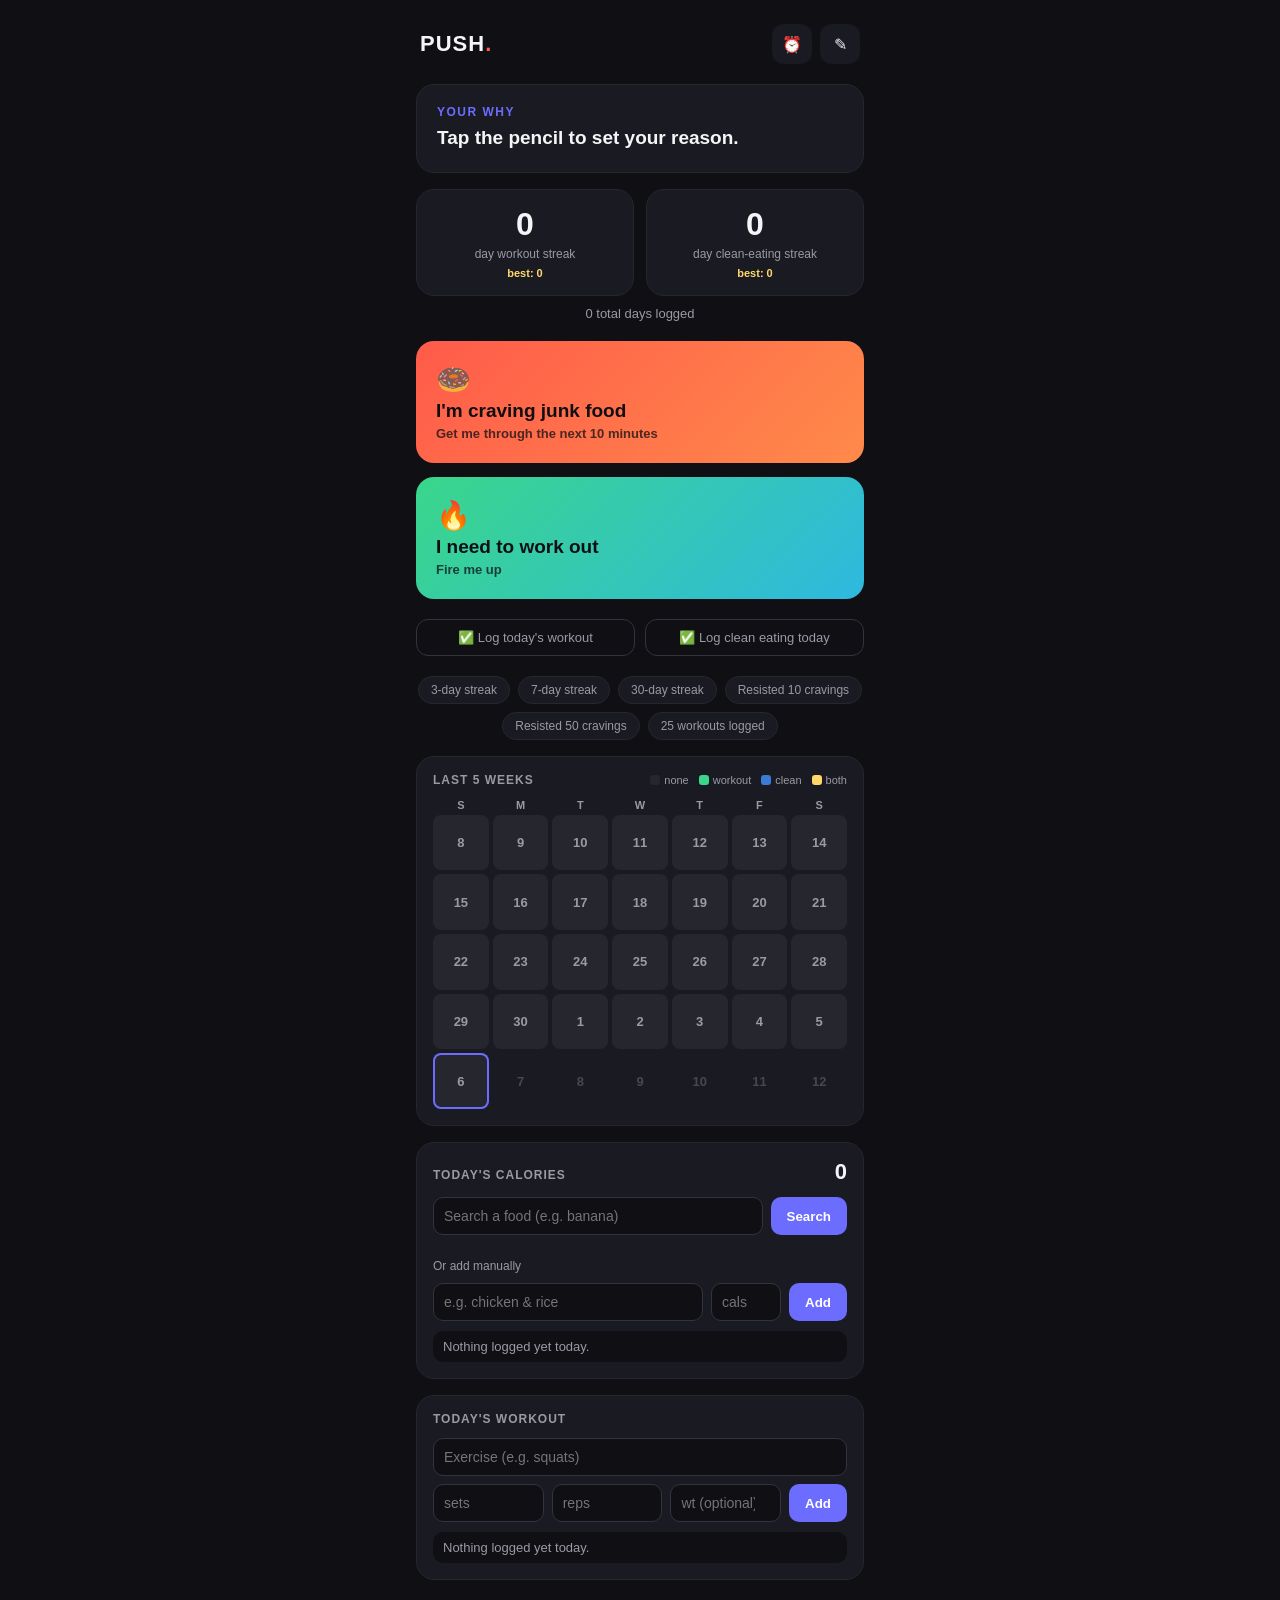
==== index.html @ 89f4cb20 "Bump cache-busting version for this deploy Co-Authored-By: Claude Sonnet 5 <noreply@anthropic.com> C" ====
<!DOCTYPE html>
<html lang="en">
<head>
<meta charset="UTF-8">
<meta name="viewport" content="width=device-width, initial-scale=1.0, viewport-fit=cover">
<title>Push. Don't Cave.</title>
<meta name="theme-color" content="#0f0f14">
<link rel="manifest" href="manifest.json">
<link rel="stylesheet" href="styles.css?v=722b7f6">
</head>
<body>
  <div id="app">

    <header class="topbar">
      <div class="brand">PUSH<span>.</span></div>
      <div class="topbar-icons">
        <button id="settingsBtn" class="icon-btn" title="Reminder settings">⏰</button>
        <button id="editGoalBtn" class="icon-btn" title="Edit your why">✎</button>
      </div>
    </header>

    <section class="why-card" id="whyCard">
      <p class="why-label">Your why</p>
      <h1 id="whyText">Tap the pencil to set your reason.</h1>
    </section>

    <section class="streaks">
      <div class="streak-tile" id="workoutStreakTile">
        <span class="streak-num" id="workoutStreakNum">0</span>
        <span class="streak-label">day workout streak</span>
        <span class="streak-best" id="workoutStreakBest">best: 0</span>
      </div>
      <div class="streak-tile" id="cleanStreakTile">
        <span class="streak-num" id="cleanStreakNum">0</span>
        <span class="streak-label">day clean-eating streak</span>
        <span class="streak-best" id="cleanStreakBest">best: 0</span>
      </div>
    </section>

    <p class="total-days" id="totalDays"></p>

    <section class="actions">
      <button class="action-btn crave-btn" id="craveBtn">
        <span class="action-icon">🍩</span>
        <span class="action-title">I'm craving junk food</span>
        <span class="action-sub">Get me through the next 10 minutes</span>
      </button>

      <button class="action-btn workout-btn" id="workoutBtn">
        <span class="action-icon">🔥</span>
        <span class="action-title">I need to work out</span>
        <span class="action-sub">Fire me up</span>
      </button>
    </section>

    <section class="log-row">
      <button class="log-btn" id="logWorkout">✅ Log today's workout</button>
      <button class="log-btn" id="logClean">✅ Log clean eating today</button>
    </section>

    <section class="badges" id="badges"></section>

    <section class="calendar-card">
      <div class="calendar-header">
        <p class="section-label">Last 5 weeks</p>
        <div class="calendar-legend">
          <span class="legend-dot cal-none"></span> none
          <span class="legend-dot cal-workout"></span> workout
          <span class="legend-dot cal-meal"></span> clean
          <span class="legend-dot cal-both"></span> both
        </div>
      </div>
      <div class="calendar-weekday-row">
        <span>S</span><span>M</span><span>T</span><span>W</span><span>T</span><span>F</span><span>S</span>
      </div>
      <div class="calendar-grid" id="calendarGrid"></div>
    </section>

    <section class="calorie-card">
      <div class="calorie-header">
        <p class="section-label">Today's calories</p>
        <span class="calorie-total" id="calorieTotal">0</span>
      </div>

      <div class="food-search">
        <input type="text" id="foodSearchInput" placeholder="Search a food (e.g. banana)">
        <button class="calorie-add-btn" id="foodSearchBtn">Search</button>
      </div>
      <ul class="food-results" id="foodResults"></ul>

      <p class="section-sub">Or add manually</p>
      <div class="calorie-form">
        <input type="text" id="calorieLabel" placeholder="e.g. chicken & rice" maxlength="40">
        <input type="number" id="calorieAmount" placeholder="cals" min="0" step="1">
        <button class="calorie-add-btn" id="calorieAddBtn">Add</button>
      </div>
      <ul class="calorie-list" id="calorieList"></ul>
    </section>

    <section class="workout-card">
      <div class="calorie-header">
        <p class="section-label">Today's workout</p>
      </div>
      <div class="workout-form">
        <input type="text" id="exerciseName" placeholder="Exercise (e.g. squats)">
        <input type="number" id="exerciseSets" placeholder="sets" min="0">
        <input type="number" id="exerciseReps" placeholder="reps" min="0">
        <input type="number" id="exerciseWeight" placeholder="wt (optional)" min="0">
        <button class="calorie-add-btn" id="exerciseAddBtn">Add</button>
      </div>
      <ul class="calorie-list" id="workoutList"></ul>
    </section>

  </div>

  <!-- Craving overlay -->
  <div class="overlay hidden" id="craveOverlay">
    <div class="overlay-card">
      <button class="close-btn" data-close="craveOverlay">✕</button>
      <p class="overlay-kicker">CRAVING MODE</p>
      <h2 id="craveQuote">Loading...</h2>
      <p class="overlay-tip" id="craveTip"></p>

      <div class="timer-box">
        <p class="timer-label">Breathe through it. 90 seconds.</p>
        <div class="timer-display" id="craveTimer">01:30</div>
        <button class="timer-btn" id="craveTimerBtn">Start timer</button>
      </div>

      <p class="why-reminder" id="craveWhyReminder"></p>

      <div class="overlay-buttons">
        <button class="ghost-btn" id="craveWon">I didn't cave 💪</button>
        <button class="ghost-btn subtle" id="craveNext">Give me another reason</button>
      </div>
    </div>
  </div>

  <!-- Workout overlay -->
  <div class="overlay hidden" id="workoutOverlay">
    <div class="overlay-card">
      <button class="close-btn" data-close="workoutOverlay">✕</button>
      <p class="overlay-kicker">GO TIME</p>
      <h2 id="workoutQuote">Loading...</h2>
      <p class="overlay-tip" id="workoutTip"></p>

      <div class="timer-box">
        <p class="timer-label">Just start. 10 minutes, no excuses.</p>
        <div class="timer-display" id="workoutTimer">10:00</div>
        <button class="timer-btn" id="workoutTimerBtn">Start timer</button>
      </div>

      <p class="why-reminder" id="workoutWhyReminder"></p>

      <div class="overlay-buttons">
        <button class="ghost-btn" id="workoutDone">Done — logging it 🏆</button>
        <button class="ghost-btn subtle" id="workoutNext">Give me another reason</button>
      </div>
    </div>
  </div>

  <!-- Edit why modal -->
  <div class="overlay hidden" id="whyOverlay">
    <div class="overlay-card small">
      <button class="close-btn" data-close="whyOverlay">✕</button>
      <p class="overlay-kicker">YOUR WHY</p>
      <p class="overlay-tip">Why are you doing this? Be specific. This is what you'll read at your weakest moment.</p>
      <textarea id="whyInput" rows="4" placeholder="e.g. I want to keep up with my kids without getting winded, and feel proud in the mirror again."></textarea>
      <div class="overlay-buttons">
        <button class="ghost-btn" id="saveWhy">Save</button>
      </div>
    </div>
  </div>

  <!-- Reminder settings modal -->
  <div class="overlay hidden" id="settingsOverlay">
    <div class="overlay-card small">
      <button class="close-btn" data-close="settingsOverlay">✕</button>
      <p class="overlay-kicker">DAILY REMINDER</p>
      <p class="overlay-tip">If you have this open (or open it) at or after this time and haven't logged a workout or clean eating yet, you'll get a nudge. Note: this can't fire while your browser is fully closed — that needs a backend this app doesn't have.</p>
      <label class="settings-label" for="reminderTimeInput">Remind me at</label>
      <input type="time" id="reminderTimeInput" value="18:00">
      <p class="settings-status" id="notifyStatus"></p>
      <div class="overlay-buttons">
        <button class="ghost-btn" id="enableReminder">Enable reminder</button>
        <button class="ghost-btn subtle" id="disableReminder">Turn off</button>
      </div>
    </div>
  </div>

  <div class="toast hidden" id="toast"></div>

<script src="app.js?v=722b7f6"></script>
</body>
</html>
---- styles.css ----
:root {
  --bg: #0f0f14;
  --bg-card: #1a1a22;
  --text: #f5f5f7;
  --text-dim: #9a9aa5;
  --crave: #ff5b4a;
  --crave-dim: #4a2620;
  --workout: #3ad68a;
  --workout-dim: #1f4536;
  --accent: #6c6cff;
  --radius: 18px;
}

* { box-sizing: border-box; }

body {
  margin: 0;
  min-height: 100vh;
  background: var(--bg);
  color: var(--text);
  font-family: -apple-system, BlinkMacSystemFont, "Segoe UI", Roboto, Helvetica, Arial, sans-serif;
  -webkit-tap-highlight-color: transparent;
}

#app {
  max-width: 480px;
  margin: 0 auto;
  padding: 16px 16px 40px;
}

.topbar {
  display: flex;
  align-items: center;
  justify-content: space-between;
  padding: 8px 4px 4px;
}

.brand {
  font-weight: 800;
  font-size: 22px;
  letter-spacing: 1px;
}
.brand span { color: var(--crave); }

.topbar-icons {
  display: flex;
  gap: 8px;
}

.icon-btn {
  background: var(--bg-card);
  border: none;
  color: var(--text);
  width: 40px;
  height: 40px;
  border-radius: 12px;
  font-size: 16px;
  cursor: pointer;
}

.why-card {
  background: var(--bg-card);
  border-radius: var(--radius);
  padding: 20px;
  margin: 16px 0;
  border: 1px solid #26262f;
}
.why-label {
  margin: 0 0 6px;
  font-size: 12px;
  letter-spacing: 1.5px;
  text-transform: uppercase;
  color: var(--accent);
  font-weight: 700;
}
#whyText {
  margin: 0;
  font-size: 19px;
  line-height: 1.4;
  font-weight: 600;
}

.streaks {
  display: flex;
  gap: 12px;
  margin: 16px 0;
}
.streak-tile {
  flex: 1;
  background: var(--bg-card);
  border-radius: var(--radius);
  padding: 16px 12px;
  text-align: center;
  border: 1px solid #26262f;
}
.streak-num {
  display: block;
  font-size: 32px;
  font-weight: 800;
}
.streak-label {
  display: block;
  font-size: 12px;
  color: var(--text-dim);
  margin-top: 4px;
}
.streak-best {
  display: block;
  font-size: 11px;
  color: #ffd76a;
  margin-top: 6px;
  font-weight: 700;
}

.total-days {
  text-align: center;
  color: var(--text-dim);
  font-size: 13px;
  margin: -6px 0 14px;
}

.actions {
  display: flex;
  flex-direction: column;
  gap: 14px;
  margin: 20px 0;
}
.action-btn {
  border: none;
  border-radius: var(--radius);
  padding: 22px 20px;
  text-align: left;
  cursor: pointer;
  display: flex;
  flex-direction: column;
  gap: 4px;
  color: #0f0f14;
  transition: transform 0.1s ease;
}
.action-btn:active { transform: scale(0.97); }

.crave-btn { background: linear-gradient(135deg, #ff5b4a, #ff8a4a); }
.workout-btn { background: linear-gradient(135deg, #3ad68a, #2fb8e0); }

.action-icon { font-size: 28px; }
.action-title { font-size: 19px; font-weight: 800; }
.action-sub { font-size: 13px; opacity: 0.75; font-weight: 600; }

.log-row {
  display: flex;
  gap: 10px;
  margin: 8px 0 20px;
}
.log-btn {
  flex: 1;
  background: transparent;
  border: 1px solid #33333d;
  color: var(--text-dim);
  border-radius: 12px;
  padding: 10px 8px;
  font-size: 13px;
  cursor: pointer;
}
.log-btn:active { background: #1a1a22; }

.badges {
  display: flex;
  flex-wrap: wrap;
  gap: 8px;
  justify-content: center;
}
.badge {
  background: var(--bg-card);
  border: 1px solid #26262f;
  border-radius: 999px;
  padding: 6px 12px;
  font-size: 12px;
  color: var(--text-dim);
}
.badge.earned {
  color: #ffd76a;
  border-color: #4a3f1f;
}

.section-label {
  margin: 0;
  font-size: 12px;
  letter-spacing: 1px;
  text-transform: uppercase;
  color: var(--text-dim);
  font-weight: 700;
}

.calendar-card, .calorie-card, .workout-card {
  background: var(--bg-card);
  border: 1px solid #26262f;
  border-radius: var(--radius);
  padding: 16px;
  margin-top: 16px;
}

.calendar-header {
  display: flex;
  align-items: center;
  justify-content: space-between;
  flex-wrap: wrap;
  gap: 8px;
  margin-bottom: 12px;
}

.calendar-legend {
  display: flex;
  align-items: center;
  gap: 4px;
  font-size: 11px;
  color: var(--text-dim);
}

.legend-dot {
  width: 10px;
  height: 10px;
  border-radius: 3px;
  display: inline-block;
  margin-left: 6px;
}
.legend-dot:first-child { margin-left: 0; }

.calendar-weekday-row {
  display: grid;
  grid-template-columns: repeat(7, 1fr);
  gap: 4px;
  margin-bottom: 4px;
}
.calendar-weekday-row span {
  text-align: center;
  font-size: 11px;
  font-weight: 700;
  color: var(--text-dim);
}

.calendar-grid {
  display: grid;
  grid-template-columns: repeat(7, 1fr);
  gap: 4px;
}

.cal-cell {
  aspect-ratio: 1;
  min-height: 44px;
  border-radius: 8px;
  display: flex;
  align-items: center;
  justify-content: center;
  font-size: 13px;
  font-weight: 700;
  cursor: pointer;
}
.cal-cell.cal-future {
  color: var(--text-dim);
  opacity: 0.35;
  cursor: default;
}
.cal-cell.cal-today {
  box-shadow: 0 0 0 2px var(--accent) inset;
}

.cal-none { background: #26262f; color: var(--text-dim); }
.cal-workout { background: var(--workout); color: #0f0f14; }
.cal-meal { background: #3a7bd5; color: #0f0f14; }
.cal-both { background: #ffd76a; color: #0f0f14; }

.calorie-header {
  display: flex;
  align-items: baseline;
  justify-content: space-between;
  margin-bottom: 12px;
}
.calorie-total {
  font-size: 22px;
  font-weight: 800;
}

.section-sub {
  margin: 4px 0 10px;
  font-size: 12px;
  color: var(--text-dim);
}

.calorie-form, .food-search, .workout-form {
  display: flex;
  flex-wrap: wrap;
  gap: 8px;
  margin-bottom: 10px;
}
.calorie-form input[type="text"], .food-search input[type="text"] {
  flex: 1;
  min-width: 120px;
}
.calorie-form input[type="number"] {
  width: 70px;
}
.workout-form input[type="text"] {
  flex: 1 1 100%;
}
.workout-form input[type="number"] {
  flex: 1;
  min-width: 64px;
}
.calorie-form input, .food-search input, .workout-form input {
  background: #0f0f14;
  color: var(--text);
  border: 1px solid #33333d;
  border-radius: 10px;
  padding: 10px;
  font-size: 14px;
  font-family: inherit;
}
.calorie-add-btn {
  background: var(--accent);
  color: white;
  border: none;
  border-radius: 10px;
  padding: 0 16px;
  font-weight: 700;
  cursor: pointer;
}

.food-results {
  list-style: none;
  margin: 0 0 14px;
  padding: 0;
  display: flex;
  flex-direction: column;
  gap: 6px;
}
.food-result-item {
  display: flex;
  align-items: center;
  flex-wrap: wrap;
  gap: 8px;
  background: #0f0f14;
  border-radius: 10px;
  padding: 8px 10px;
  font-size: 13px;
}
.food-result-name {
  flex: 1 1 100%;
  color: var(--text);
}
.food-result-kcal {
  color: var(--text-dim);
  font-size: 12px;
}
.food-result-grams {
  width: 60px;
  background: #17171d;
  color: var(--text);
  border: 1px solid #33333d;
  border-radius: 8px;
  padding: 6px;
  font-size: 13px;
  margin-left: auto;
}
.food-result-add {
  background: var(--workout);
  color: #0f0f14;
  border: none;
  border-radius: 8px;
  padding: 6px 12px;
  font-weight: 700;
  font-size: 12px;
  cursor: pointer;
}

.calorie-list {
  list-style: none;
  margin: 0;
  padding: 0;
  display: flex;
  flex-direction: column;
  gap: 6px;
}
.calorie-list li {
  display: flex;
  align-items: center;
  justify-content: space-between;
  background: #0f0f14;
  border-radius: 10px;
  padding: 8px 10px;
  font-size: 13px;
}
.calorie-list .cal-entry-label {
  color: var(--text);
  flex: 1;
  overflow: hidden;
  text-overflow: ellipsis;
  white-space: nowrap;
  margin-right: 8px;
}
.calorie-list .cal-entry-amount {
  color: var(--text-dim);
  margin-right: 8px;
}
.calorie-list .cal-entry-remove {
  background: none;
  border: none;
  color: var(--crave);
  cursor: pointer;
  font-size: 14px;
}
.calorie-empty {
  color: var(--text-dim);
  font-size: 13px;
  text-align: center;
  padding: 6px 0;
}

.settings-label {
  display: block;
  margin-top: 14px;
  font-size: 13px;
  color: var(--text-dim);
}
#reminderTimeInput {
  width: 100%;
  margin-top: 8px;
  background: #0f0f14;
  color: var(--text);
  border: 1px solid #33333d;
  border-radius: 12px;
  padding: 12px;
  font-size: 14px;
  font-family: inherit;
}
.settings-status {
  margin-top: 10px;
  font-size: 13px;
  color: var(--text-dim);
}

.overlay {
  position: fixed;
  inset: 0;
  background: rgba(0,0,0,0.7);
  display: flex;
  align-items: center;
  justify-content: center;
  padding: 16px;
  z-index: 50;
}
.overlay.hidden { display: none; }

.overlay-card {
  background: #17171d;
  border-radius: 24px;
  padding: 28px 22px;
  max-width: 420px;
  width: 100%;
  position: relative;
  border: 1px solid #2a2a34;
  max-height: 90vh;
  overflow-y: auto;
}
.overlay-card.small { max-width: 380px; }

.close-btn {
  position: absolute;
  top: 14px;
  right: 14px;
  background: none;
  border: none;
  color: var(--text-dim);
  font-size: 18px;
  cursor: pointer;
}

.overlay-kicker {
  margin: 0 0 8px;
  font-size: 12px;
  letter-spacing: 1.5px;
  font-weight: 800;
  color: var(--accent);
}

.overlay-card h2 {
  margin: 0 0 12px;
  font-size: 22px;
  line-height: 1.35;
}

.overlay-tip {
  color: var(--text-dim);
  font-size: 14px;
  line-height: 1.5;
}

.timer-box {
  background: #0f0f14;
  border-radius: 16px;
  padding: 16px;
  text-align: center;
  margin: 18px 0;
}
.timer-label {
  margin: 0 0 8px;
  font-size: 12px;
  color: var(--text-dim);
}
.timer-display {
  font-size: 38px;
  font-weight: 800;
  font-variant-numeric: tabular-nums;
}
.timer-btn {
  margin-top: 10px;
  background: var(--accent);
  color: white;
  border: none;
  border-radius: 10px;
  padding: 8px 18px;
  font-weight: 700;
  cursor: pointer;
}

.why-reminder {
  font-style: italic;
  color: var(--text);
  background: rgba(108,108,255,0.1);
  border-left: 3px solid var(--accent);
  padding: 10px 12px;
  border-radius: 8px;
  font-size: 14px;
}

.overlay-buttons {
  display: flex;
  gap: 10px;
  margin-top: 18px;
}
.ghost-btn {
  flex: 1;
  border: none;
  border-radius: 12px;
  padding: 14px;
  font-weight: 700;
  cursor: pointer;
  background: var(--workout);
  color: #0f0f14;
}
.ghost-btn.subtle {
  background: #26262f;
  color: var(--text);
  flex: 0.8;
}

#whyInput {
  width: 100%;
  margin-top: 14px;
  background: #0f0f14;
  color: var(--text);
  border: 1px solid #33333d;
  border-radius: 12px;
  padding: 12px;
  font-size: 14px;
  font-family: inherit;
  resize: vertical;
}

.toast {
  position: fixed;
  bottom: 24px;
  left: 50%;
  transform: translateX(-50%);
  background: #17171d;
  border: 1px solid #2a2a34;
  padding: 12px 20px;
  border-radius: 999px;
  font-size: 14px;
  z-index: 100;
}
.toast.hidden { display: none; }
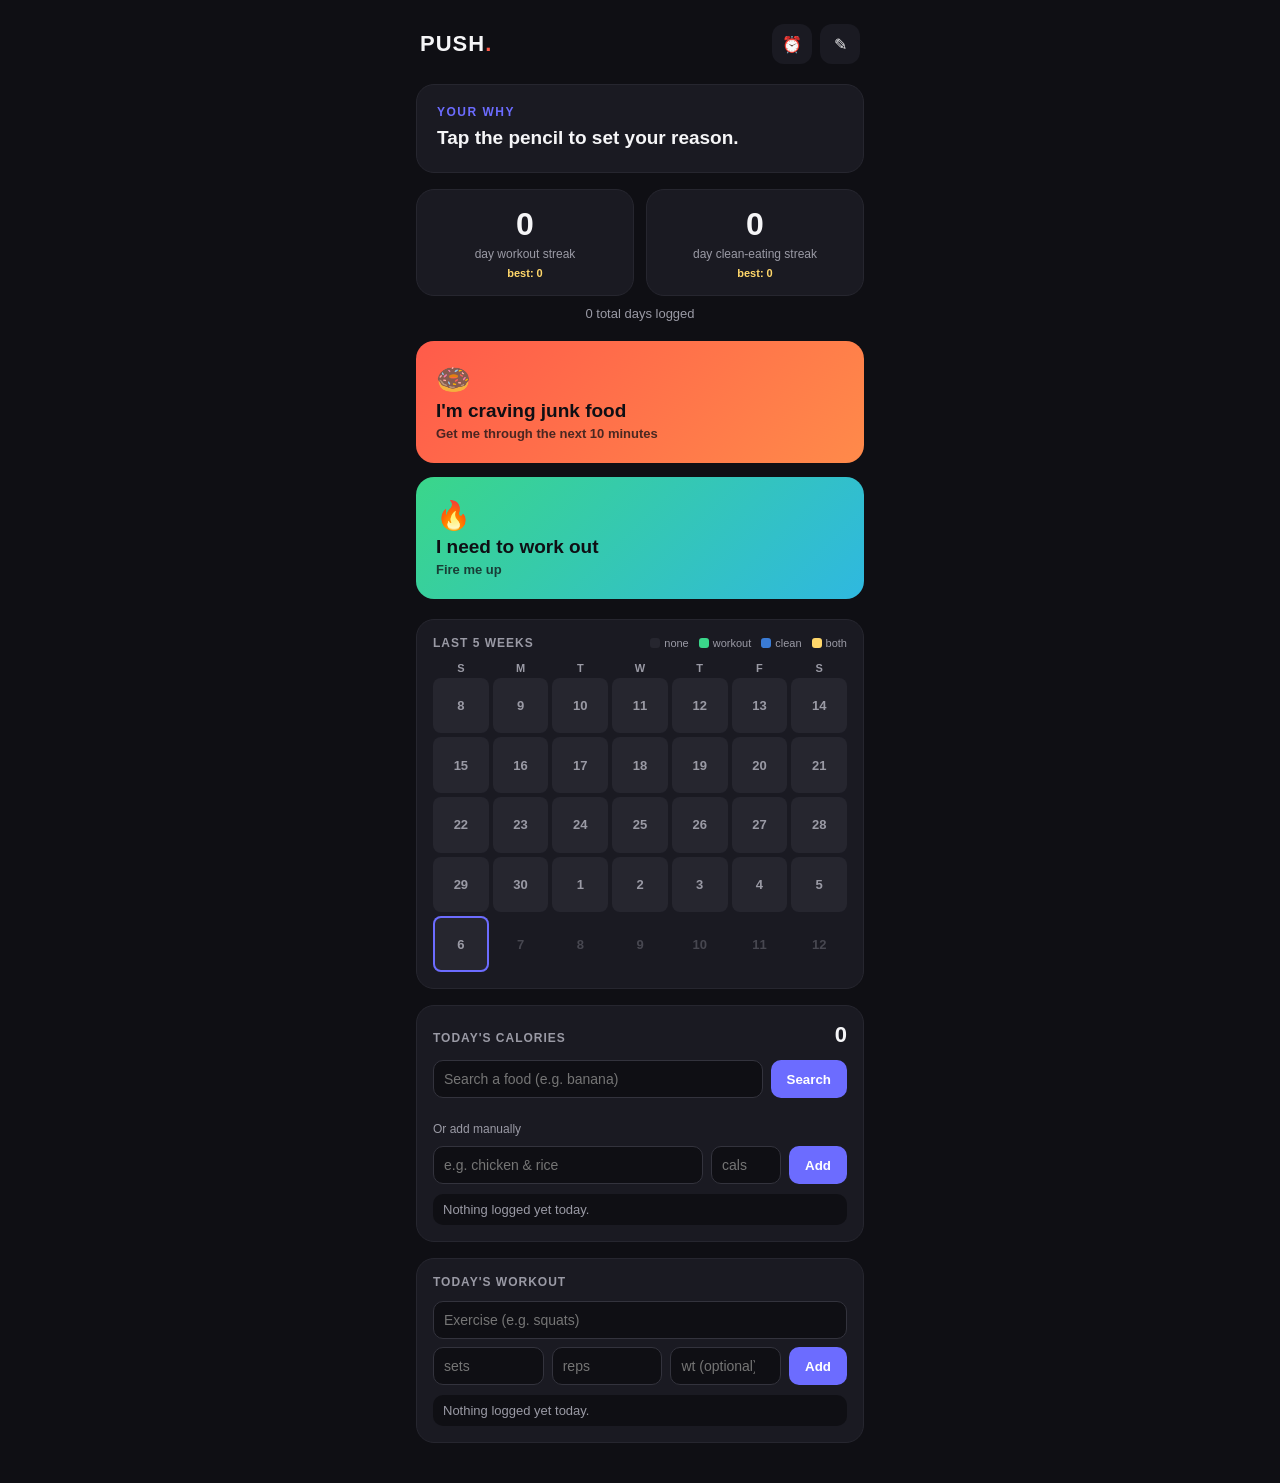
==== commit 31755980: "Remove manual log buttons and badges - streaks/logs already cover it The streak tiles at the top and" ====
--- a/index.html
+++ b/index.html
@@ -6,7 +6,7 @@
 <title>Push. Don't Cave.</title>
 <meta name="theme-color" content="#0f0f14">
 <link rel="manifest" href="manifest.json">
-<link rel="stylesheet" href="styles.css?v=722b7f6">
+<link rel="stylesheet" href="styles.css?v=a49702f">
 </head>
 <body>
   <div id="app">
@@ -52,13 +52,6 @@
         <span class="action-sub">Fire me up</span>
       </button>
     </section>
-
-    <section class="log-row">
-      <button class="log-btn" id="logWorkout">✅ Log today's workout</button>
-      <button class="log-btn" id="logClean">✅ Log clean eating today</button>
-    </section>
-
-    <section class="badges" id="badges"></section>
 
     <section class="calendar-card">
       <div class="calendar-header">
@@ -188,8 +181,23 @@
     </div>
   </div>
 
+  <!-- Day detail modal (opened by tapping a calendar cell) -->
+  <div class="overlay hidden" id="dayOverlay">
+    <div class="overlay-card">
+      <button class="close-btn" data-close="dayOverlay">✕</button>
+      <p class="overlay-kicker" id="dayOverlayDate">DATE</p>
+      <h2 id="dayOverlayStatus"></h2>
+
+      <p class="section-sub day-section-heading">Calories — <span id="dayOverlayCalTotal">0</span></p>
+      <ul class="calorie-list" id="dayOverlayCalList"></ul>
+
+      <p class="section-sub day-section-heading">Workout</p>
+      <ul class="calorie-list" id="dayOverlayWorkoutList"></ul>
+    </div>
+  </div>
+
   <div class="toast hidden" id="toast"></div>
 
-<script src="app.js?v=722b7f6"></script>
+<script src="app.js?v=a49702f"></script>
 </body>
 </html>
--- a/styles.css
+++ b/styles.css
@@ -146,42 +146,6 @@
 .action-title { font-size: 19px; font-weight: 800; }
 .action-sub { font-size: 13px; opacity: 0.75; font-weight: 600; }
 
-.log-row {
-  display: flex;
-  gap: 10px;
-  margin: 8px 0 20px;
-}
-.log-btn {
-  flex: 1;
-  background: transparent;
-  border: 1px solid #33333d;
-  color: var(--text-dim);
-  border-radius: 12px;
-  padding: 10px 8px;
-  font-size: 13px;
-  cursor: pointer;
-}
-.log-btn:active { background: #1a1a22; }
-
-.badges {
-  display: flex;
-  flex-wrap: wrap;
-  gap: 8px;
-  justify-content: center;
-}
-.badge {
-  background: var(--bg-card);
-  border: 1px solid #26262f;
-  border-radius: 999px;
-  padding: 6px 12px;
-  font-size: 12px;
-  color: var(--text-dim);
-}
-.badge.earned {
-  color: #ffd76a;
-  border-color: #4a3f1f;
-}
-
 .section-label {
   margin: 0;
   font-size: 12px;
@@ -284,6 +248,15 @@
   margin: 4px 0 10px;
   font-size: 12px;
   color: var(--text-dim);
+}
+.day-section-heading {
+  margin-top: 16px;
+  font-weight: 700;
+  text-transform: uppercase;
+  letter-spacing: 0.5px;
+}
+.day-section-heading:first-of-type {
+  margin-top: 4px;
 }
 
 .calorie-form, .food-search, .workout-form {
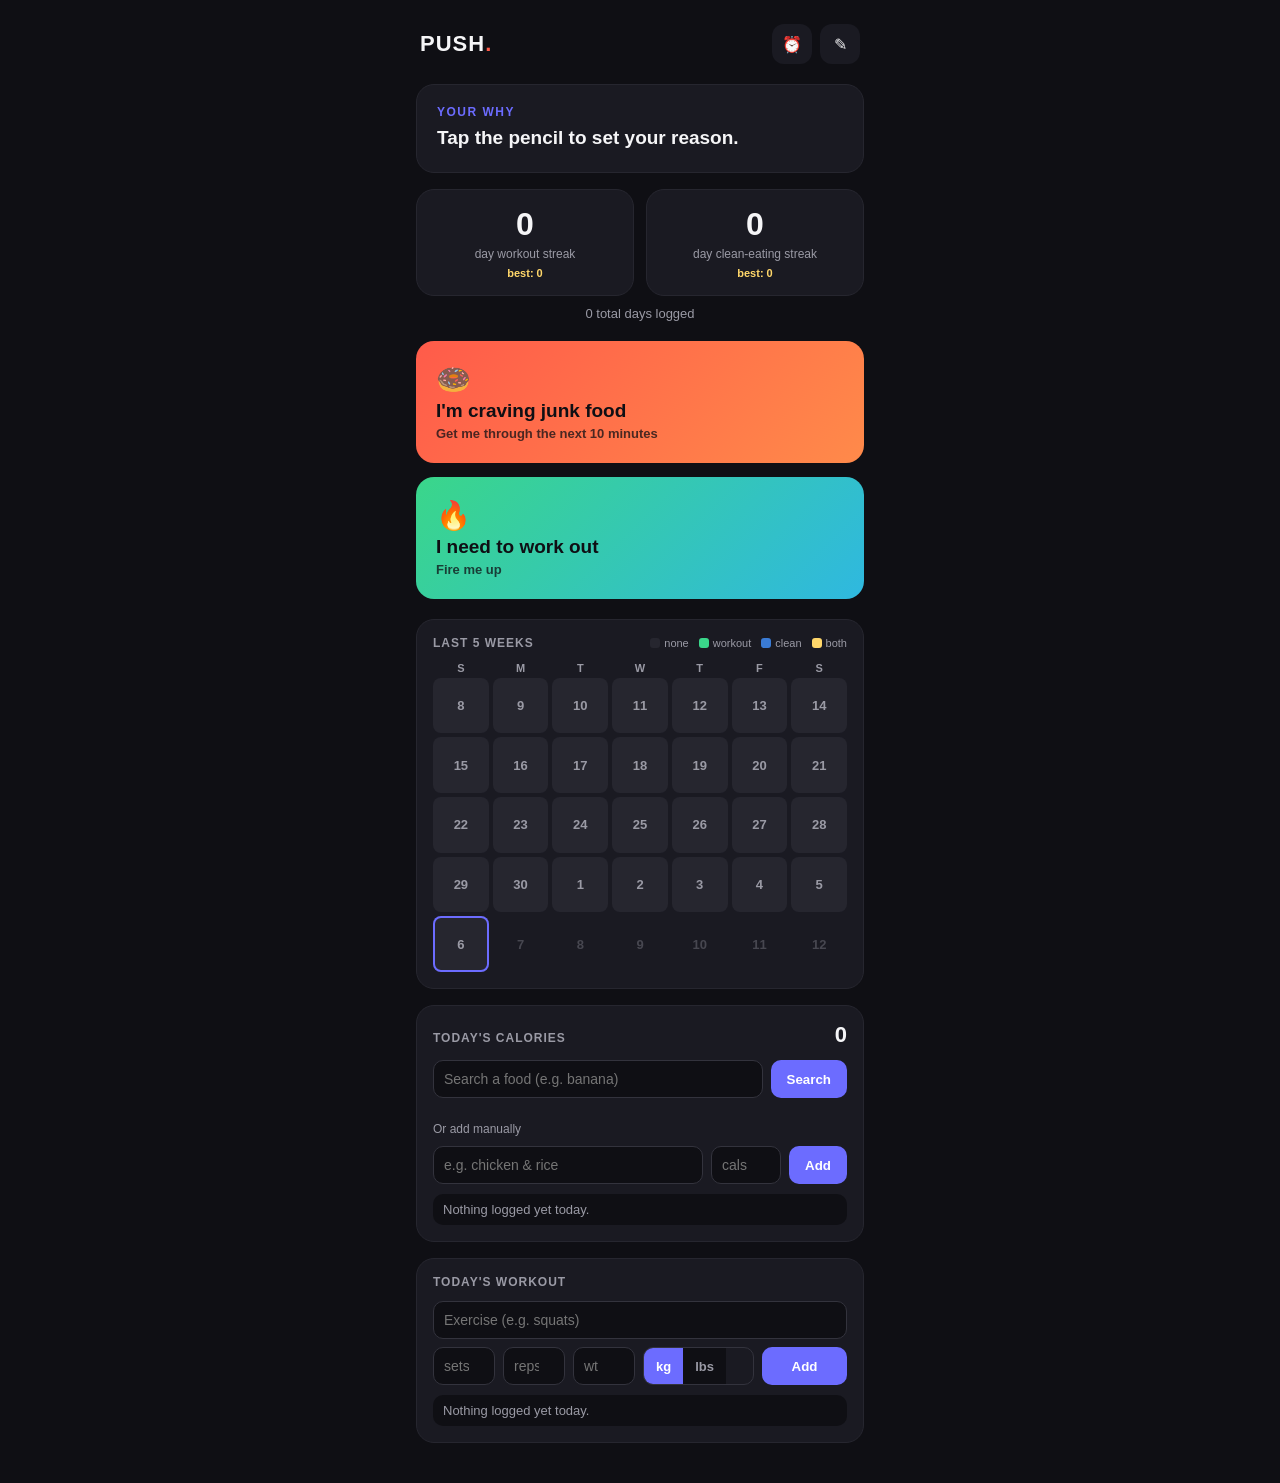
==== commit 24ce6cca: "Add weight units (kg/lbs) with conversion, and exercise autocomplete Weight entries were unitless nu" ====
--- a/index.html
+++ b/index.html
@@ -5,8 +5,35 @@
 <meta name="viewport" content="width=device-width, initial-scale=1.0, viewport-fit=cover">
 <title>Push. Don't Cave.</title>
 <meta name="theme-color" content="#0f0f14">
+<script>
+// Self-healing cache buster. A shortcut/bookmark can pin a stale copy of
+// this page itself - separate from the ?v= busting below, which only
+// covers files *referenced from* whatever HTML actually loaded. This
+// always fetches the version marker uncached, and force-reloads via a
+// unique URL (so the reload can't hit a cached copy either) if it's stale.
+(function () {
+  var CURRENT_VERSION = "1789930130";
+  fetch("version.json?_=" + Date.now(), { cache: "no-store" })
+    .then(function (res) { return res.json(); })
+    .then(function (data) {
+      if (!data || !data.version || data.version === CURRENT_VERSION) return;
+      // Only ever retry once per target version - if the reload doesn't
+      // actually pick up the newer page (e.g. the deploy hasn't finished
+      // propagating yet), give up silently rather than reload forever.
+      var key = "push_reload_attempted_" + data.version;
+      try {
+        if (sessionStorage.getItem(key)) return;
+        sessionStorage.setItem(key, "1");
+      } catch (e) {}
+      var url = new URL(location.href);
+      url.searchParams.set("_", Date.now());
+      location.replace(url.toString());
+    })
+    .catch(function () {});
+})();
+</script>
 <link rel="manifest" href="manifest.json">
-<link rel="stylesheet" href="styles.css?v=a49702f">
+<link rel="stylesheet" href="styles.css?v=1789930130">
 </head>
 <body>
   <div id="app">
@@ -94,11 +121,18 @@
       <div class="calorie-header">
         <p class="section-label">Today's workout</p>
       </div>
+      <div class="exercise-autocomplete">
+        <input type="text" id="exerciseName" placeholder="Exercise (e.g. squats)" autocomplete="off">
+        <ul class="exercise-suggestions hidden" id="exerciseSuggestions"></ul>
+      </div>
       <div class="workout-form">
-        <input type="text" id="exerciseName" placeholder="Exercise (e.g. squats)">
         <input type="number" id="exerciseSets" placeholder="sets" min="0">
         <input type="number" id="exerciseReps" placeholder="reps" min="0">
-        <input type="number" id="exerciseWeight" placeholder="wt (optional)" min="0">
+        <input type="number" id="exerciseWeight" placeholder="wt" min="0" step="0.5">
+        <div class="unit-toggle" id="weightUnitToggle">
+          <button type="button" class="unit-btn active" data-unit="kg">kg</button>
+          <button type="button" class="unit-btn" data-unit="lbs">lbs</button>
+        </div>
         <button class="calorie-add-btn" id="exerciseAddBtn">Add</button>
       </div>
       <ul class="calorie-list" id="workoutList"></ul>
@@ -198,6 +232,6 @@
 
   <div class="toast hidden" id="toast"></div>
 
-<script src="app.js?v=a49702f"></script>
+<script src="app.js?v=1789930130"></script>
 </body>
 </html>
--- a/styles.css
+++ b/styles.css
@@ -272,12 +272,9 @@
 .calorie-form input[type="number"] {
   width: 70px;
 }
-.workout-form input[type="text"] {
-  flex: 1 1 100%;
-}
 .workout-form input[type="number"] {
   flex: 1;
-  min-width: 64px;
+  min-width: 62px;
 }
 .calorie-form input, .food-search input, .workout-form input {
   background: #0f0f14;
@@ -296,6 +293,74 @@
   padding: 0 16px;
   font-weight: 700;
   cursor: pointer;
+}
+
+.exercise-autocomplete {
+  position: relative;
+  margin-bottom: 8px;
+}
+.exercise-autocomplete input {
+  width: 100%;
+  background: #0f0f14;
+  color: var(--text);
+  border: 1px solid #33333d;
+  border-radius: 10px;
+  padding: 10px;
+  font-size: 14px;
+  font-family: inherit;
+}
+.exercise-suggestions {
+  position: absolute;
+  top: calc(100% + 4px);
+  left: 0;
+  right: 0;
+  z-index: 10;
+  list-style: none;
+  margin: 0;
+  padding: 4px;
+  background: #17171d;
+  border: 1px solid #2a2a34;
+  border-radius: 10px;
+  max-height: 180px;
+  overflow-y: auto;
+}
+.exercise-suggestions.hidden { display: none; }
+.exercise-suggestions li {
+  padding: 8px 10px;
+  font-size: 14px;
+  border-radius: 8px;
+  cursor: pointer;
+}
+.exercise-suggestions li:active,
+.exercise-suggestions li:hover {
+  background: #26262f;
+}
+
+.unit-toggle {
+  display: flex;
+  border: 1px solid #33333d;
+  border-radius: 10px;
+  overflow: hidden;
+  flex: 1 1 auto;
+}
+
+.workout-form .calorie-add-btn {
+  flex: 1 1 auto;
+  min-width: 70px;
+  padding: 10px 16px;
+}
+.unit-btn {
+  background: #0f0f14;
+  color: var(--text-dim);
+  border: none;
+  padding: 10px 12px;
+  font-size: 13px;
+  font-weight: 700;
+  cursor: pointer;
+}
+.unit-btn.active {
+  background: var(--accent);
+  color: white;
 }
 
 .food-results {
